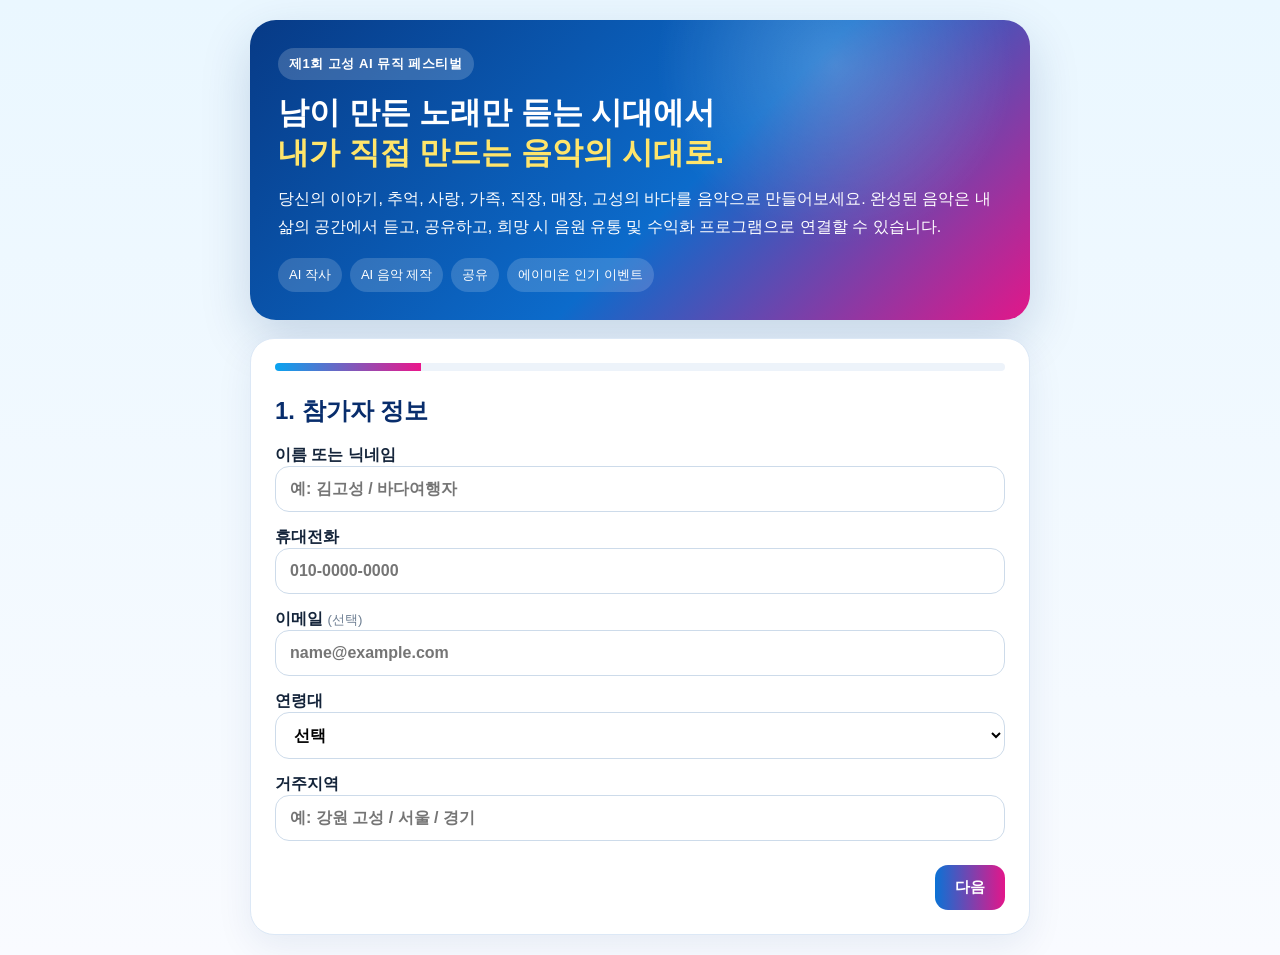
==== public/index.html @ fff3246a "Add files via upload" ====
<!doctype html>
<html lang="ko">
<head>
  <meta charset="utf-8">
  <meta name="viewport" content="width=device-width, initial-scale=1">
  <title>제1회 고성 AI 뮤직 페스티벌 | 나만의 음악 만들기</title>
  <meta name="description" content="당신의 이야기가 음악이 됩니다. QR 설문 참여 후 나만의 AI 음악을 만들어보세요.">
  <link rel="stylesheet" href="/assets/style.css">
</head>
<body>
  <main class="page">
    <section class="hero">
      <div class="badge">제1회 고성 AI 뮤직 페스티벌</div>
      <h1>남이 만든 노래만 듣는 시대에서<br><em>내가 직접 만드는 음악의 시대로.</em></h1>
      <p>
        당신의 이야기, 추억, 사랑, 가족, 직장, 매장, 고성의 바다를 음악으로 만들어보세요.
        완성된 음악은 내 삶의 공간에서 듣고, 공유하고, 희망 시 음원 유통 및 수익화 프로그램으로 연결할 수 있습니다.
      </p>
      <div class="hero-pills">
        <span>AI 작사</span><span>AI 음악 제작</span><span>공유</span><span>에이미온 인기 이벤트</span>
      </div>
    </section>

    <section class="panel">
      <div class="progress"><span id="progressBar"></span></div>

      <form id="surveyForm">
        <section class="step active" data-step="1">
          <h2>1. 참가자 정보</h2>
          <label>이름 또는 닉네임
            <input name="name" required maxlength="80" placeholder="예: 김고성 / 바다여행자">
          </label>

          <label>휴대전화
            <input name="phone" type="tel" required maxlength="30" placeholder="010-0000-0000">
          </label>

          <label>이메일 <small>(선택)</small>
            <input name="email" type="email" maxlength="120" placeholder="name@example.com">
          </label>

          <label>연령대
            <select name="age_group" required>
              <option value="">선택</option>
              <option>10대 이하</option>
              <option>10대</option>
              <option>20대</option>
              <option>30대</option>
              <option>40대</option>
              <option>50대</option>
              <option>60대</option>
              <option>70대 이상</option>
            </select>
          </label>

          <label>거주지역
            <input name="region" required maxlength="80" placeholder="예: 강원 고성 / 서울 / 경기">
          </label>
        </section>

        <section class="step" data-step="2">
          <h2>2. 어떤 이야기를 노래로 만들까요?</h2>

          <div class="grid-options">
            <label><input type="radio" name="theme" value="고성·바다" required>고성·바다</label>
            <label><input type="radio" name="theme" value="가족">가족</label>
            <label><input type="radio" name="theme" value="사랑·연인">사랑·연인</label>
            <label><input type="radio" name="theme" value="이별·그리움">이별·그리움</label>
            <label><input type="radio" name="theme" value="친구">친구</label>
            <label><input type="radio" name="theme" value="여행·추억">여행·추억</label>
            <label><input type="radio" name="theme" value="꿈·희망">꿈·희망</label>
            <label><input type="radio" name="theme" value="감사·축하">감사·축하</label>
            <label><input type="radio" name="theme" value="직장·매장·브랜드">직장·매장·브랜드</label>
            <label><input type="radio" name="theme" value="기타">기타</label>
          </div>

          <label>노래에 담고 싶은 이야기
            <textarea name="story" required rows="7" maxlength="5000"
              placeholder="기억에 남는 순간, 누구를 위한 노래인지, 꼭 전하고 싶은 말을 자유롭게 적어주세요."></textarea>
          </label>

          <label>꼭 들어갔으면 하는 단어 <small>(쉼표로 구분)</small>
            <input name="keywords" maxlength="500" placeholder="예: 고성, 바다, 엄마, 고마워">
          </label>

          <label>원하는 노래 제목 <small>(선택, 비워두면 AI 추천)</small>
            <input name="desired_title" maxlength="150" placeholder="예: 다시 찾은 고성의 바다">
          </label>
        </section>

        <section class="step" data-step="3">
          <h2>3. 음악 스타일</h2>

          <label>장르
            <select name="genre" required>
              <option value="">선택</option>
              <option>K-POP</option>
              <option>발라드</option>
              <option>트로트</option>
              <option>팝</option>
              <option>록</option>
              <option>포크</option>
              <option>재즈</option>
              <option>R&B</option>
              <option>EDM</option>
              <option>어쿠스틱</option>
              <option>AI 추천</option>
            </select>
          </label>

          <label>분위기
            <select name="mood" required>
              <option value="">선택</option>
              <option>행복한</option>
              <option>따뜻한</option>
              <option>감동적인</option>
              <option>잔잔한</option>
              <option>열정적인</option>
              <option>희망찬</option>
              <option>슬픈</option>
              <option>시원한</option>
              <option>AI 추천</option>
            </select>
          </label>

          <label>보컬
            <select name="vocal_type" required>
              <option value="">선택</option>
              <option>남성</option>
              <option>여성</option>
              <option>혼성</option>
              <option>연주곡</option>
              <option>AI 추천</option>
            </select>
          </label>

          <label>BPM / 빠르기
            <select name="bpm">
              <option>AI 추천</option>
              <option>느리게 (75~90)</option>
              <option>보통 (91~110)</option>
              <option>빠르게 (111~125)</option>
            </select>
          </label>

          <label>원하는 악기 <small>(선택)</small>
            <input name="instruments" maxlength="300" placeholder="예: 피아노, 통기타">
          </label>
        </section>

        <section class="step" data-step="4">
          <h2>4. 에이미온 인기 이벤트</h2>

          <div class="event-box">
            <strong>10월 16일까지</strong> 에이미온에 올라간 본인 음원을 직접 홍보해보세요.
            좋아요와 조회수 등 운영기준에 따라 인기 참가자를 선정해 고성군 특산품을 드립니다.
          </div>

          <div class="prize-list">
            <span>1등: 오징어 10마리 또는 최고급 명태 세트</span>
            <span>2등: 오징어 5마리</span>
            <span>3등: 쥐포 10마리</span>
            <span>4등: 황태포(명태포)</span>
            <span>5등: 코다리</span>
          </div>

          <label class="checkline">
            <input type="checkbox" name="event_participation">
            에이미온 인기 이벤트 참여를 희망합니다.
          </label>

          <label>에이미온 표시 닉네임 <small>(선택)</small>
            <input name="aimion_nickname" maxlength="80" placeholder="예: 바다여행자">
          </label>

          <p class="note">※ 발표 및 공지는 에이미온 홈페이지 및 개별 알림으로 진행하는 방식으로 운영할 수 있습니다.</p>
        </section>

        <section class="step" data-step="5">
          <h2>5. 동의 및 접수</h2>

          <div class="consent-box">
            <label class="checkline">
              <input type="checkbox" name="privacy_consent" required>
              <b>[필수]</b> 참가 신청 및 음원 제작을 위한 개인정보 수집·이용에 동의합니다.
            </label>

            <label class="checkline">
              <input type="checkbox" name="music_use_consent">
              <b>[선택]</b> 완성 음원의 행사 홍보, 고성군·에이미온 공식 채널 공개 및 활용에 동의합니다.
            </label>
          </div>

          <p class="note">
            ※ 선택 동의를 하지 않아도 음악 제작 신청은 가능합니다.
            실제 행사 오픈 전 개인정보 수집 주체, 보유기간, 문의처 문구를 반드시 확정해 주세요.
          </p>

          <label>추가 요청사항 <small>(선택)</small>
            <textarea name="notes" rows="4" maxlength="1000" placeholder="운영진에게 전달할 내용"></textarea>
          </label>
        </section>

        <div class="actions">
          <button type="button" class="btn secondary" id="prevBtn" hidden>이전</button>
          <button type="button" class="btn" id="nextBtn">다음</button>
          <button type="submit" class="btn" id="submitBtn" hidden>AI 음악 제작 신청하기</button>
        </div>
      </form>

      <div id="result" class="result" hidden></div>
    </section>
  </main>

  <script src="/assets/app.js"></script>
</body>
</html>
---- assets/style.css ----
:root{
  --navy:#082d6c;
  --blue:#126fd6;
  --pink:#ec1689;
  --yellow:#ffe56b;
  --text:#14243a;
  --muted:#6d7e92;
  --line:#dce8f6;
  --bg:#eff7ff;
}
*{box-sizing:border-box}
html,body{margin:0;padding:0}
body{
  font-family:Arial,"Noto Sans KR",sans-serif;
  background:linear-gradient(180deg,#eaf7ff 0%,#f9fbff 100%);
  color:var(--text);
}
.page{max-width:820px;margin:0 auto;padding:20px}
.page.wide{max-width:1320px}
.hero{
  color:#fff;
  border-radius:26px;
  padding:28px;
  background:
    radial-gradient(circle at 75% 15%,rgba(255,255,255,.22),transparent 28%),
    linear-gradient(135deg,#073a86 0%,#0c6bcb 56%,#e21789 100%);
  box-shadow:0 18px 50px rgba(3,53,119,.18);
  margin-bottom:18px;
}
.badge{
  display:inline-block;
  font-size:13px;
  font-weight:900;
  letter-spacing:.04em;
  padding:7px 11px;
  border-radius:999px;
  background:rgba(255,255,255,.18);
}
.badge.dark{background:#eef4fb;color:var(--navy)}
.hero h1{font-size:31px;line-height:1.28;margin:13px 0}
.hero h1 em{font-style:normal;color:var(--yellow)}
.hero p{line-height:1.72;margin:0}
.hero-pills{display:flex;flex-wrap:wrap;gap:8px;margin-top:18px}
.hero-pills span{
  background:rgba(255,255,255,.16);
  padding:8px 11px;
  border-radius:999px;
  font-size:13px;
}
.panel{
  background:#fff;
  border:1px solid var(--line);
  border-radius:24px;
  padding:24px;
  box-shadow:0 12px 36px rgba(13,55,110,.08);
}
.progress{
  height:8px;
  border-radius:999px;
  background:#edf3fa;
  overflow:hidden;
  margin-bottom:24px;
}
.progress span{
  display:block;
  width:20%;
  height:100%;
  background:linear-gradient(90deg,#09a4f0,#eb168b);
  transition:width .25s ease;
}
.step{display:none}
.step.active{display:block}
.step h2{margin:0 0 18px;color:var(--navy)}
label{display:block;font-weight:800;margin:15px 0 7px}
small,.note{font-weight:400;color:var(--muted)}
input,select,textarea{
  width:100%;
  border:1px solid #cddbea;
  border-radius:14px;
  padding:13px 14px;
  font:inherit;
  background:#fff;
  outline:none;
}
input:focus,select:focus,textarea:focus{
  border-color:#67aef1;
  box-shadow:0 0 0 3px rgba(48,139,222,.12);
}
textarea{resize:vertical}
.grid-options{
  display:grid;
  grid-template-columns:repeat(2,minmax(0,1fr));
  gap:9px;
}
.grid-options label,.checkline{
  margin:0;
  padding:12px;
  border-radius:13px;
  background:#f3f8fd;
  font-weight:700;
}
.grid-options input,.checkline input{
  width:auto;
  margin-right:8px;
}
.event-box,.consent-box{
  background:#f5f9ff;
  border:1px solid #d8e9fb;
  border-radius:15px;
  padding:15px;
  line-height:1.65;
}
.prize-list{
  display:grid;
  gap:6px;
  margin:14px 0 18px;
  color:#3e526c;
  font-size:14px;
}
.actions{
  display:flex;
  gap:10px;
  justify-content:flex-end;
  margin-top:24px;
}
.btn{
  border:0;
  border-radius:13px;
  padding:13px 20px;
  color:#fff;
  font-size:15px;
  font-weight:900;
  cursor:pointer;
  background:linear-gradient(90deg,#0b72d5,#e3168a);
}
.btn.secondary{background:#e8f0f9;color:#193b64}
.btn:disabled{opacity:.55;cursor:not-allowed}
.result{
  padding:20px;
  border:1px solid #bce6cf;
  background:#f1fff7;
  border-radius:16px;
  line-height:1.75;
}
.toolbar{
  display:flex;
  flex-wrap:wrap;
  gap:8px;
  margin:18px 0;
}
.toolbar input{max-width:320px}
.toolbar select{max-width:190px}
.table-wrap{overflow:auto;margin-top:16px}
.admin-table{
  width:100%;
  border-collapse:collapse;
  font-size:14px;
  min-width:1050px;
}
.admin-table th,.admin-table td{
  padding:10px 8px;
  border-bottom:1px solid #e5edf6;
  text-align:left;
  vertical-align:top;
}
.admin-table th{background:#f4f8fd;position:sticky;top:0;z-index:2}
.admin-table select{min-width:120px;padding:7px 8px}
.admin-head{display:flex;justify-content:space-between;align-items:flex-start}
@media(max-width:620px){
  .page{padding:12px}
  .panel{padding:18px}
  .hero{padding:22px}
  .hero h1{font-size:25px}
  .grid-options{grid-template-columns:1fr}
  .actions{justify-content:stretch}
  .actions .btn{flex:1}
}
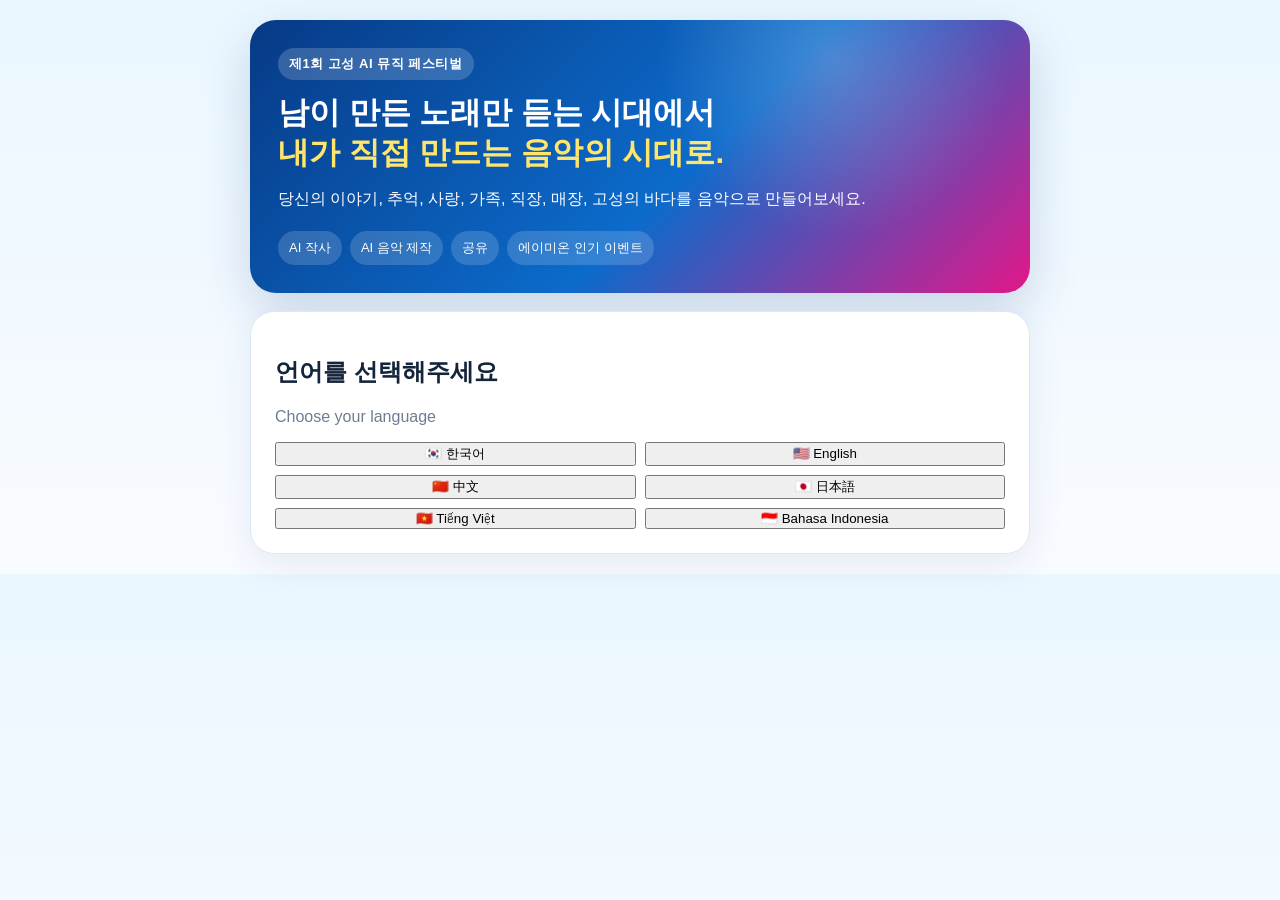
==== commit 573621d1: "Add multilingual survey and Korean auto-translation" ====
--- a/public/index.html
+++ b/public/index.html
@@ -4,214 +4,222 @@
   <meta charset="utf-8">
   <meta name="viewport" content="width=device-width, initial-scale=1">
   <title>제1회 고성 AI 뮤직 페스티벌 | 나만의 음악 만들기</title>
-  <meta name="description" content="당신의 이야기가 음악이 됩니다. QR 설문 참여 후 나만의 AI 음악을 만들어보세요.">
+  <meta name="description" content="Choose your language and create your own AI music from your story.">
   <link rel="stylesheet" href="/assets/style.css">
 </head>
 <body>
   <main class="page">
     <section class="hero">
-      <div class="badge">제1회 고성 AI 뮤직 페스티벌</div>
-      <h1>남이 만든 노래만 듣는 시대에서<br><em>내가 직접 만드는 음악의 시대로.</em></h1>
-      <p>
-        당신의 이야기, 추억, 사랑, 가족, 직장, 매장, 고성의 바다를 음악으로 만들어보세요.
-        완성된 음악은 내 삶의 공간에서 듣고, 공유하고, 희망 시 음원 유통 및 수익화 프로그램으로 연결할 수 있습니다.
-      </p>
+      <div class="badge" data-i18n="festivalName">제1회 고성 AI 뮤직 페스티벌</div>
+      <h1 data-i18n-html="heroTitle">남이 만든 노래만 듣는 시대에서<br><em>내가 직접 만드는 음악의 시대로.</em></h1>
+      <p data-i18n="heroDesc">당신의 이야기, 추억, 사랑, 가족, 직장, 매장, 고성의 바다를 음악으로 만들어보세요.</p>
       <div class="hero-pills">
-        <span>AI 작사</span><span>AI 음악 제작</span><span>공유</span><span>에이미온 인기 이벤트</span>
+        <span data-i18n="pillLyrics">AI 작사</span>
+        <span data-i18n="pillMusic">AI 음악 제작</span>
+        <span data-i18n="pillShare">공유</span>
+        <span data-i18n="pillEvent">에이미온 인기 이벤트</span>
       </div>
     </section>
 
     <section class="panel">
-      <div class="progress"><span id="progressBar"></span></div>
-
-      <form id="surveyForm">
-        <section class="step active" data-step="1">
-          <h2>1. 참가자 정보</h2>
-          <label>이름 또는 닉네임
-            <input name="name" required maxlength="80" placeholder="예: 김고성 / 바다여행자">
-          </label>
-
-          <label>휴대전화
-            <input name="phone" type="tel" required maxlength="30" placeholder="010-0000-0000">
-          </label>
-
-          <label>이메일 <small>(선택)</small>
-            <input name="email" type="email" maxlength="120" placeholder="name@example.com">
-          </label>
-
-          <label>연령대
-            <select name="age_group" required>
-              <option value="">선택</option>
-              <option>10대 이하</option>
-              <option>10대</option>
-              <option>20대</option>
-              <option>30대</option>
-              <option>40대</option>
-              <option>50대</option>
-              <option>60대</option>
-              <option>70대 이상</option>
-            </select>
-          </label>
-
-          <label>거주지역
-            <input name="region" required maxlength="80" placeholder="예: 강원 고성 / 서울 / 경기">
-          </label>
-        </section>
-
-        <section class="step" data-step="2">
-          <h2>2. 어떤 이야기를 노래로 만들까요?</h2>
-
-          <div class="grid-options">
-            <label><input type="radio" name="theme" value="고성·바다" required>고성·바다</label>
-            <label><input type="radio" name="theme" value="가족">가족</label>
-            <label><input type="radio" name="theme" value="사랑·연인">사랑·연인</label>
-            <label><input type="radio" name="theme" value="이별·그리움">이별·그리움</label>
-            <label><input type="radio" name="theme" value="친구">친구</label>
-            <label><input type="radio" name="theme" value="여행·추억">여행·추억</label>
-            <label><input type="radio" name="theme" value="꿈·희망">꿈·희망</label>
-            <label><input type="radio" name="theme" value="감사·축하">감사·축하</label>
-            <label><input type="radio" name="theme" value="직장·매장·브랜드">직장·매장·브랜드</label>
-            <label><input type="radio" name="theme" value="기타">기타</label>
+      <section id="languageGate">
+        <h2 data-i18n="chooseLanguage">언어를 선택해주세요</h2>
+        <p class="note">Choose your language</p>
+        <div class="grid-options language-grid">
+          <button type="button" class="lang-btn" data-lang="ko">🇰🇷 한국어</button>
+          <button type="button" class="lang-btn" data-lang="en">🇺🇸 English</button>
+          <button type="button" class="lang-btn" data-lang="zh">🇨🇳 中文</button>
+          <button type="button" class="lang-btn" data-lang="ja">🇯🇵 日本語</button>
+          <button type="button" class="lang-btn" data-lang="vi">🇻🇳 Tiếng Việt</button>
+          <button type="button" class="lang-btn" data-lang="id">🇮🇩 Bahasa Indonesia</button>
+        </div>
+      </section>
+
+      <div id="surveyWrap" hidden>
+        <div class="toolbar" style="justify-content:space-between;align-items:center">
+          <button type="button" class="btn secondary" id="changeLanguageBtn" data-i18n="changeLanguage">언어 변경</button>
+          <div id="currentLanguage" class="badge dark"></div>
+        </div>
+
+        <div class="progress"><span id="progressBar"></span></div>
+
+        <form id="surveyForm">
+          <input type="hidden" name="language" id="languageInput" value="ko">
+
+          <section class="step active" data-step="1">
+            <h2 data-i18n="step1Title">1. 참가자 정보</h2>
+
+            <label><span data-i18n="nameLabel">이름 또는 닉네임</span>
+              <input name="name" required maxlength="80" data-i18n-placeholder="namePh" placeholder="예: 김고성 / 바다여행자">
+            </label>
+
+            <label><span data-i18n="emailLabel">이메일</span>
+              <input name="email" type="email" required maxlength="120" placeholder="name@example.com">
+            </label>
+
+            <label><span data-i18n="countryLabel">국가 / 지역</span>
+              <input name="country" required maxlength="80" data-i18n-placeholder="countryPh" placeholder="예: Korea / Vietnam / Japan">
+            </label>
+
+            <label><span data-i18n="regionLabel">도시 / 거주지역</span>
+              <input name="region" maxlength="80" data-i18n-placeholder="regionPh" placeholder="예: 고성 / 서울 / Hanoi">
+            </label>
+
+            <label><span data-i18n="phoneLabel">휴대전화</span> <small data-i18n="optional">(선택)</small>
+              <input name="phone" type="tel" maxlength="30" placeholder="+82 10-0000-0000">
+            </label>
+
+            <label><span data-i18n="ageLabel">연령대</span>
+              <select name="age_group" required>
+                <option value="" data-i18n="select">선택</option>
+                <option value="under10" data-i18n="ageUnder10">10대 이하</option>
+                <option value="10s" data-i18n="age10s">10대</option>
+                <option value="20s" data-i18n="age20s">20대</option>
+                <option value="30s" data-i18n="age30s">30대</option>
+                <option value="40s" data-i18n="age40s">40대</option>
+                <option value="50s" data-i18n="age50s">50대</option>
+                <option value="60s" data-i18n="age60s">60대</option>
+                <option value="70plus" data-i18n="age70plus">70대 이상</option>
+              </select>
+            </label>
+          </section>
+
+          <section class="step" data-step="2">
+            <h2 data-i18n="step2Title">2. 어떤 이야기를 노래로 만들까요?</h2>
+
+            <div class="grid-options">
+              <label><input type="radio" name="theme" value="goseong-sea" required><span data-i18n="themeSea">고성·바다</span></label>
+              <label><input type="radio" name="theme" value="family"><span data-i18n="themeFamily">가족</span></label>
+              <label><input type="radio" name="theme" value="love"><span data-i18n="themeLove">사랑·연인</span></label>
+              <label><input type="radio" name="theme" value="longing"><span data-i18n="themeLonging">이별·그리움</span></label>
+              <label><input type="radio" name="theme" value="friends"><span data-i18n="themeFriends">친구</span></label>
+              <label><input type="radio" name="theme" value="travel"><span data-i18n="themeTravel">여행·추억</span></label>
+              <label><input type="radio" name="theme" value="dream"><span data-i18n="themeDream">꿈·희망</span></label>
+              <label><input type="radio" name="theme" value="thanks"><span data-i18n="themeThanks">감사·축하</span></label>
+              <label><input type="radio" name="theme" value="business"><span data-i18n="themeBusiness">직장·매장·브랜드</span></label>
+              <label><input type="radio" name="theme" value="other"><span data-i18n="themeOther">기타</span></label>
+            </div>
+
+            <label><span data-i18n="titleLabel">원하는 노래 제목</span> <small data-i18n="titleHint">(비워두면 AI 추천)</small>
+              <input name="desired_title" maxlength="150" data-i18n-placeholder="titlePh" placeholder="예: 다시 찾은 고성의 바다">
+            </label>
+
+            <label><span data-i18n="storyLabel">노래에 담고 싶은 이야기</span>
+              <textarea name="story" required rows="7" maxlength="5000" data-i18n-placeholder="storyPh" placeholder="기억에 남는 순간, 누구를 위한 노래인지, 꼭 전하고 싶은 말을 자유롭게 적어주세요."></textarea>
+            </label>
+
+            <label><span data-i18n="keywordsLabel">꼭 들어갔으면 하는 단어</span> <small data-i18n="commaHint">(쉼표로 구분)</small>
+              <input name="keywords" maxlength="500" data-i18n-placeholder="keywordsPh" placeholder="예: 고성, 바다, 엄마, 고마워">
+            </label>
+
+            <label><span data-i18n="lyricsRequestLabel">노래에 꼭 넣고 싶은 가사·문장</span> <small data-i18n="optional">(선택)</small>
+              <textarea name="lyrics_request" rows="4" maxlength="1500" data-i18n-placeholder="lyricsRequestPh" placeholder="예: 엄마, 늘 고마웠어요 / 다시 고성 바다에서 만나자"></textarea>
+            </label>
+          </section>
+
+          <section class="step" data-step="3">
+            <h2 data-i18n="step3Title">3. 음악 스타일</h2>
+
+            <label><span data-i18n="genreLabel">장르</span>
+              <select name="genre" required>
+                <option value="" data-i18n="select">선택</option>
+                <option>K-POP</option><option>Ballad</option><option>Trot</option><option>Pop</option>
+                <option>Rock</option><option>Folk</option><option>Jazz</option><option>R&B</option>
+                <option>EDM</option><option>Acoustic</option><option value="AI Recommend" data-i18n="aiRecommend">AI 추천</option>
+              </select>
+            </label>
+
+            <label><span data-i18n="moodLabel">분위기</span>
+              <select name="mood" required>
+                <option value="" data-i18n="select">선택</option>
+                <option value="happy" data-i18n="moodHappy">행복한</option>
+                <option value="warm" data-i18n="moodWarm">따뜻한</option>
+                <option value="emotional" data-i18n="moodEmotional">감동적인</option>
+                <option value="calm" data-i18n="moodCalm">잔잔한</option>
+                <option value="passionate" data-i18n="moodPassionate">열정적인</option>
+                <option value="hopeful" data-i18n="moodHopeful">희망찬</option>
+                <option value="sad" data-i18n="moodSad">슬픈</option>
+                <option value="refreshing" data-i18n="moodRefreshing">시원한</option>
+                <option value="AI Recommend" data-i18n="aiRecommend">AI 추천</option>
+              </select>
+            </label>
+
+            <label><span data-i18n="vocalLabel">보컬</span>
+              <select name="vocal_type" required>
+                <option value="" data-i18n="select">선택</option>
+                <option value="male" data-i18n="male">남성</option>
+                <option value="female" data-i18n="female">여성</option>
+                <option value="mixed" data-i18n="mixed">혼성</option>
+                <option value="instrumental" data-i18n="instrumental">연주곡</option>
+                <option value="AI Recommend" data-i18n="aiRecommend">AI 추천</option>
+              </select>
+            </label>
+
+            <label><span data-i18n="bpmLabel">BPM / 빠르기</span>
+              <select name="bpm">
+                <option value="AI Recommend" data-i18n="aiRecommend">AI 추천</option>
+                <option value="slow" data-i18n="slow">느리게 (75~90)</option>
+                <option value="normal" data-i18n="normal">보통 (91~110)</option>
+                <option value="fast" data-i18n="fast">빠르게 (111~125)</option>
+              </select>
+            </label>
+
+            <label><span data-i18n="instrumentLabel">원하는 악기</span> <small data-i18n="optional">(선택)</small>
+              <input name="instruments" maxlength="300" data-i18n-placeholder="instrumentPh" placeholder="예: 피아노, 통기타">
+            </label>
+          </section>
+
+          <section class="step" data-step="4">
+            <h2 data-i18n="step4Title">4. 에이미온 인기 이벤트</h2>
+            <div class="event-box" data-i18n-html="eventDesc">
+              <strong>10월 16일까지</strong> 에이미온에 올라간 본인 음원을 직접 홍보해보세요.
+              좋아요와 조회수 등 운영기준에 따라 인기 참가자를 선정해 고성군 특산품을 드립니다.
+            </div>
+
+            <label class="checkline">
+              <input type="checkbox" name="event_participation">
+              <span data-i18n="eventOptIn">에이미온 인기 이벤트 참여를 희망합니다.</span>
+            </label>
+
+            <label><span data-i18n="aimionNickLabel">에이미온 표시 닉네임</span> <small data-i18n="optional">(선택)</small>
+              <input name="aimion_nickname" maxlength="80">
+            </label>
+          </section>
+
+          <section class="step" data-step="5">
+            <h2 data-i18n="step5Title">5. 동의 및 접수</h2>
+
+            <div class="consent-box">
+              <label class="checkline">
+                <input type="checkbox" name="privacy_consent" required>
+                <span data-i18n="privacyConsent"><b>[필수]</b> 참가 신청 및 음원 제작을 위한 개인정보 수집·이용에 동의합니다.</span>
+              </label>
+
+              <label class="checkline">
+                <input type="checkbox" name="music_use_consent">
+                <span data-i18n="musicConsent"><b>[선택]</b> 완성 음원의 행사 홍보, 고성군·에이미온 공식 채널 공개 및 활용에 동의합니다.</span>
+              </label>
+            </div>
+
+            <p class="note" data-i18n="consentNote">선택 동의를 하지 않아도 음악 제작 신청은 가능합니다.</p>
+
+            <label><span data-i18n="notesLabel">추가 요청사항</span> <small data-i18n="optional">(선택)</small>
+              <textarea name="notes" rows="4" maxlength="1000"></textarea>
+            </label>
+          </section>
+
+          <div class="actions">
+            <button type="button" class="btn secondary" id="prevBtn" hidden data-i18n="prev">이전</button>
+            <button type="button" class="btn" id="nextBtn" data-i18n="next">다음</button>
+            <button type="submit" class="btn" id="submitBtn" hidden data-i18n="submit">AI 음악 제작 신청하기</button>
           </div>
-
-          <label>노래에 담고 싶은 이야기
-            <textarea name="story" required rows="7" maxlength="5000"
-              placeholder="기억에 남는 순간, 누구를 위한 노래인지, 꼭 전하고 싶은 말을 자유롭게 적어주세요."></textarea>
-          </label>
-
-          <label>꼭 들어갔으면 하는 단어 <small>(쉼표로 구분)</small>
-            <input name="keywords" maxlength="500" placeholder="예: 고성, 바다, 엄마, 고마워">
-          </label>
-
-          <label>원하는 노래 제목 <small>(선택, 비워두면 AI 추천)</small>
-            <input name="desired_title" maxlength="150" placeholder="예: 다시 찾은 고성의 바다">
-          </label>
-        </section>
-
-        <section class="step" data-step="3">
-          <h2>3. 음악 스타일</h2>
-
-          <label>장르
-            <select name="genre" required>
-              <option value="">선택</option>
-              <option>K-POP</option>
-              <option>발라드</option>
-              <option>트로트</option>
-              <option>팝</option>
-              <option>록</option>
-              <option>포크</option>
-              <option>재즈</option>
-              <option>R&B</option>
-              <option>EDM</option>
-              <option>어쿠스틱</option>
-              <option>AI 추천</option>
-            </select>
-          </label>
-
-          <label>분위기
-            <select name="mood" required>
-              <option value="">선택</option>
-              <option>행복한</option>
-              <option>따뜻한</option>
-              <option>감동적인</option>
-              <option>잔잔한</option>
-              <option>열정적인</option>
-              <option>희망찬</option>
-              <option>슬픈</option>
-              <option>시원한</option>
-              <option>AI 추천</option>
-            </select>
-          </label>
-
-          <label>보컬
-            <select name="vocal_type" required>
-              <option value="">선택</option>
-              <option>남성</option>
-              <option>여성</option>
-              <option>혼성</option>
-              <option>연주곡</option>
-              <option>AI 추천</option>
-            </select>
-          </label>
-
-          <label>BPM / 빠르기
-            <select name="bpm">
-              <option>AI 추천</option>
-              <option>느리게 (75~90)</option>
-              <option>보통 (91~110)</option>
-              <option>빠르게 (111~125)</option>
-            </select>
-          </label>
-
-          <label>원하는 악기 <small>(선택)</small>
-            <input name="instruments" maxlength="300" placeholder="예: 피아노, 통기타">
-          </label>
-        </section>
-
-        <section class="step" data-step="4">
-          <h2>4. 에이미온 인기 이벤트</h2>
-
-          <div class="event-box">
-            <strong>10월 16일까지</strong> 에이미온에 올라간 본인 음원을 직접 홍보해보세요.
-            좋아요와 조회수 등 운영기준에 따라 인기 참가자를 선정해 고성군 특산품을 드립니다.
-          </div>
-
-          <div class="prize-list">
-            <span>1등: 오징어 10마리 또는 최고급 명태 세트</span>
-            <span>2등: 오징어 5마리</span>
-            <span>3등: 쥐포 10마리</span>
-            <span>4등: 황태포(명태포)</span>
-            <span>5등: 코다리</span>
-          </div>
-
-          <label class="checkline">
-            <input type="checkbox" name="event_participation">
-            에이미온 인기 이벤트 참여를 희망합니다.
-          </label>
-
-          <label>에이미온 표시 닉네임 <small>(선택)</small>
-            <input name="aimion_nickname" maxlength="80" placeholder="예: 바다여행자">
-          </label>
-
-          <p class="note">※ 발표 및 공지는 에이미온 홈페이지 및 개별 알림으로 진행하는 방식으로 운영할 수 있습니다.</p>
-        </section>
-
-        <section class="step" data-step="5">
-          <h2>5. 동의 및 접수</h2>
-
-          <div class="consent-box">
-            <label class="checkline">
-              <input type="checkbox" name="privacy_consent" required>
-              <b>[필수]</b> 참가 신청 및 음원 제작을 위한 개인정보 수집·이용에 동의합니다.
-            </label>
-
-            <label class="checkline">
-              <input type="checkbox" name="music_use_consent">
-              <b>[선택]</b> 완성 음원의 행사 홍보, 고성군·에이미온 공식 채널 공개 및 활용에 동의합니다.
-            </label>
-          </div>
-
-          <p class="note">
-            ※ 선택 동의를 하지 않아도 음악 제작 신청은 가능합니다.
-            실제 행사 오픈 전 개인정보 수집 주체, 보유기간, 문의처 문구를 반드시 확정해 주세요.
-          </p>
-
-          <label>추가 요청사항 <small>(선택)</small>
-            <textarea name="notes" rows="4" maxlength="1000" placeholder="운영진에게 전달할 내용"></textarea>
-          </label>
-        </section>
-
-        <div class="actions">
-          <button type="button" class="btn secondary" id="prevBtn" hidden>이전</button>
-          <button type="button" class="btn" id="nextBtn">다음</button>
-          <button type="submit" class="btn" id="submitBtn" hidden>AI 음악 제작 신청하기</button>
-        </div>
-      </form>
-
-      <div id="result" class="result" hidden></div>
+        </form>
+
+        <div id="result" class="result" hidden></div>
+      </div>
     </section>
   </main>
 
   <script src="/assets/app.js"></script>
 </body>
-</html>
+</html>
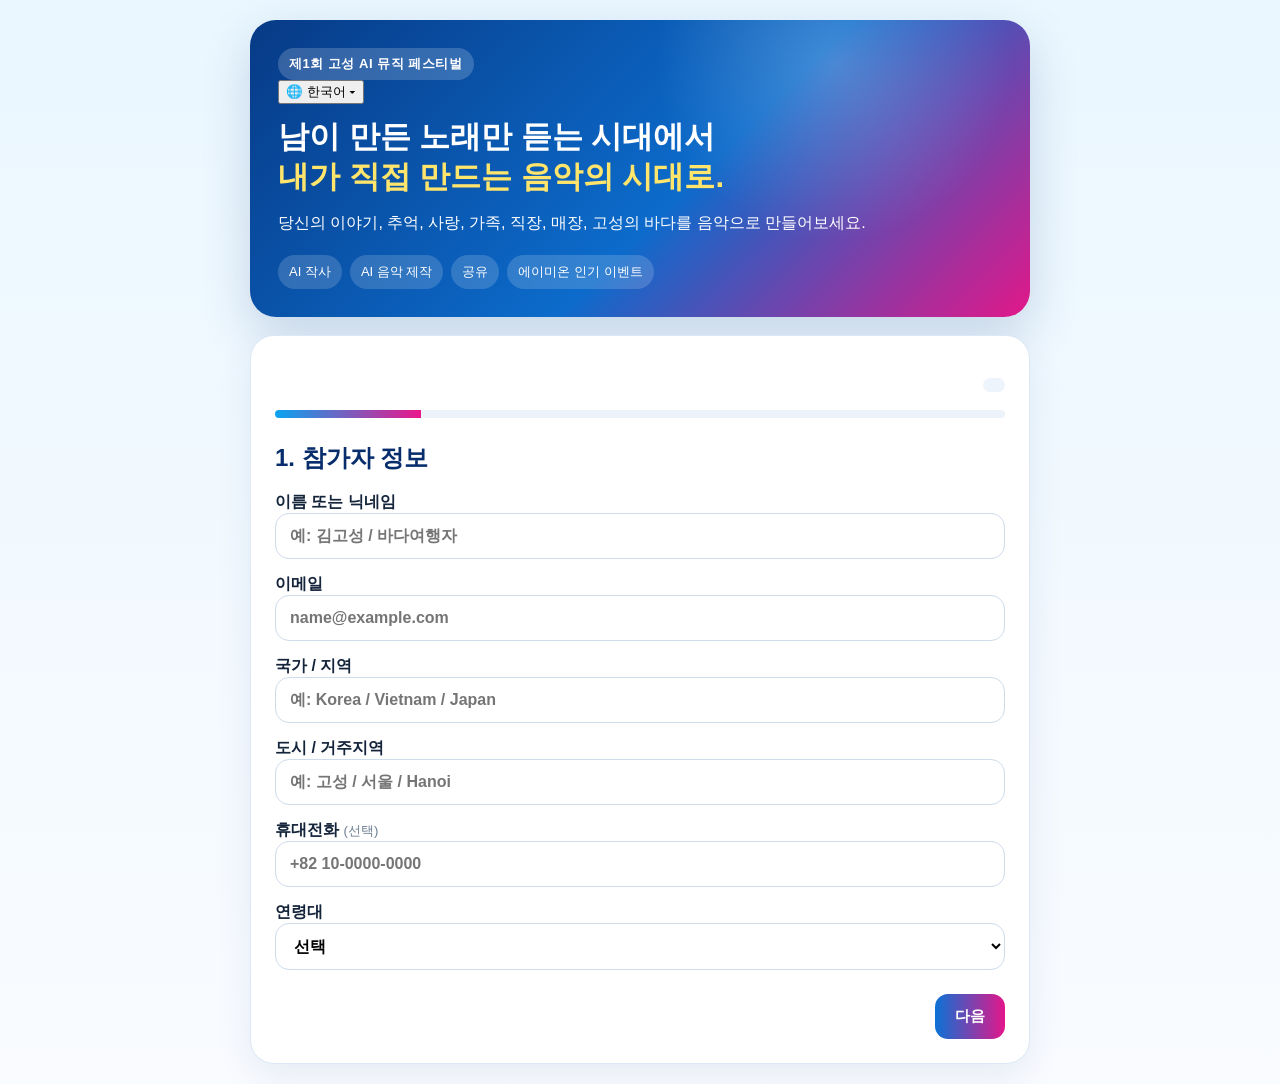
==== commit 00b2cb9a: "Move language selector to top-right and open form by default" ====
--- a/public/index.html
+++ b/public/index.html
@@ -10,7 +10,20 @@
 <body>
   <main class="page">
     <section class="hero">
-      <div class="badge" data-i18n="festivalName">제1회 고성 AI 뮤직 페스티벌</div>
+      <div class="hero-topbar">
+        <div class="badge" data-i18n="festivalName">제1회 고성 AI 뮤직 페스티벌</div>
+        <div class="language-switcher">
+          <button type="button" id="languageMenuBtn" class="lang-top-btn">🌐 <span id="languageMenuLabel">한국어</span> ▾</button>
+          <div id="languageMenu" class="lang-menu" hidden>
+            <button type="button" data-lang="ko">🇰🇷 한국어</button>
+            <button type="button" data-lang="en">🇺🇸 English</button>
+            <button type="button" data-lang="zh">🇨🇳 中文</button>
+            <button type="button" data-lang="ja">🇯🇵 日本語</button>
+            <button type="button" data-lang="vi">🇻🇳 Tiếng Việt</button>
+            <button type="button" data-lang="id">🇮🇩 Bahasa Indonesia</button>
+          </div>
+        </div>
+      </div>
       <h1 data-i18n-html="heroTitle">남이 만든 노래만 듣는 시대에서<br><em>내가 직접 만드는 음악의 시대로.</em></h1>
       <p data-i18n="heroDesc">당신의 이야기, 추억, 사랑, 가족, 직장, 매장, 고성의 바다를 음악으로 만들어보세요.</p>
       <div class="hero-pills">
@@ -22,22 +35,8 @@
     </section>
 
     <section class="panel">
-      <section id="languageGate">
-        <h2 data-i18n="chooseLanguage">언어를 선택해주세요</h2>
-        <p class="note">Choose your language</p>
-        <div class="grid-options language-grid">
-          <button type="button" class="lang-btn" data-lang="ko">🇰🇷 한국어</button>
-          <button type="button" class="lang-btn" data-lang="en">🇺🇸 English</button>
-          <button type="button" class="lang-btn" data-lang="zh">🇨🇳 中文</button>
-          <button type="button" class="lang-btn" data-lang="ja">🇯🇵 日本語</button>
-          <button type="button" class="lang-btn" data-lang="vi">🇻🇳 Tiếng Việt</button>
-          <button type="button" class="lang-btn" data-lang="id">🇮🇩 Bahasa Indonesia</button>
-        </div>
-      </section>
-
-      <div id="surveyWrap" hidden>
-        <div class="toolbar" style="justify-content:space-between;align-items:center">
-          <button type="button" class="btn secondary" id="changeLanguageBtn" data-i18n="changeLanguage">언어 변경</button>
+      <div id="surveyWrap">
+        <div class="toolbar" style="justify-content:flex-end;align-items:center">
           <div id="currentLanguage" class="badge dark"></div>
         </div>
 
